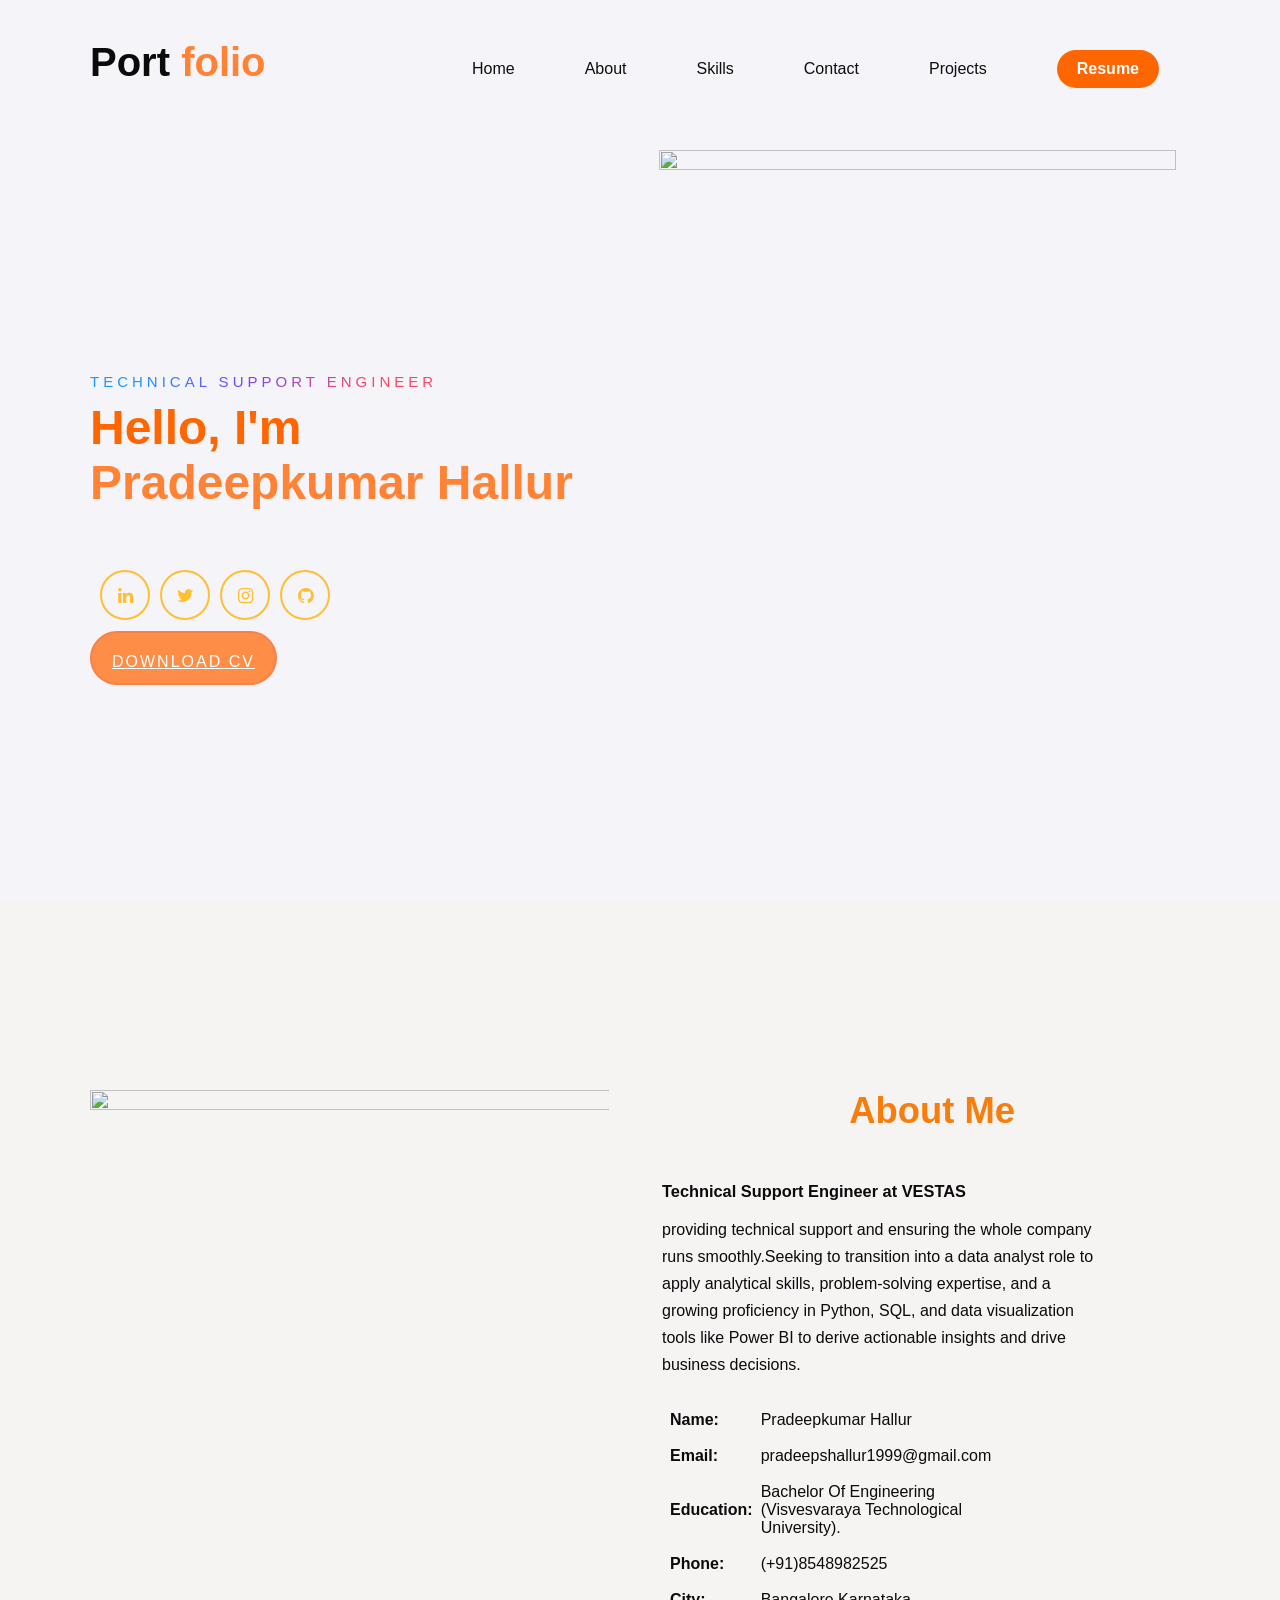
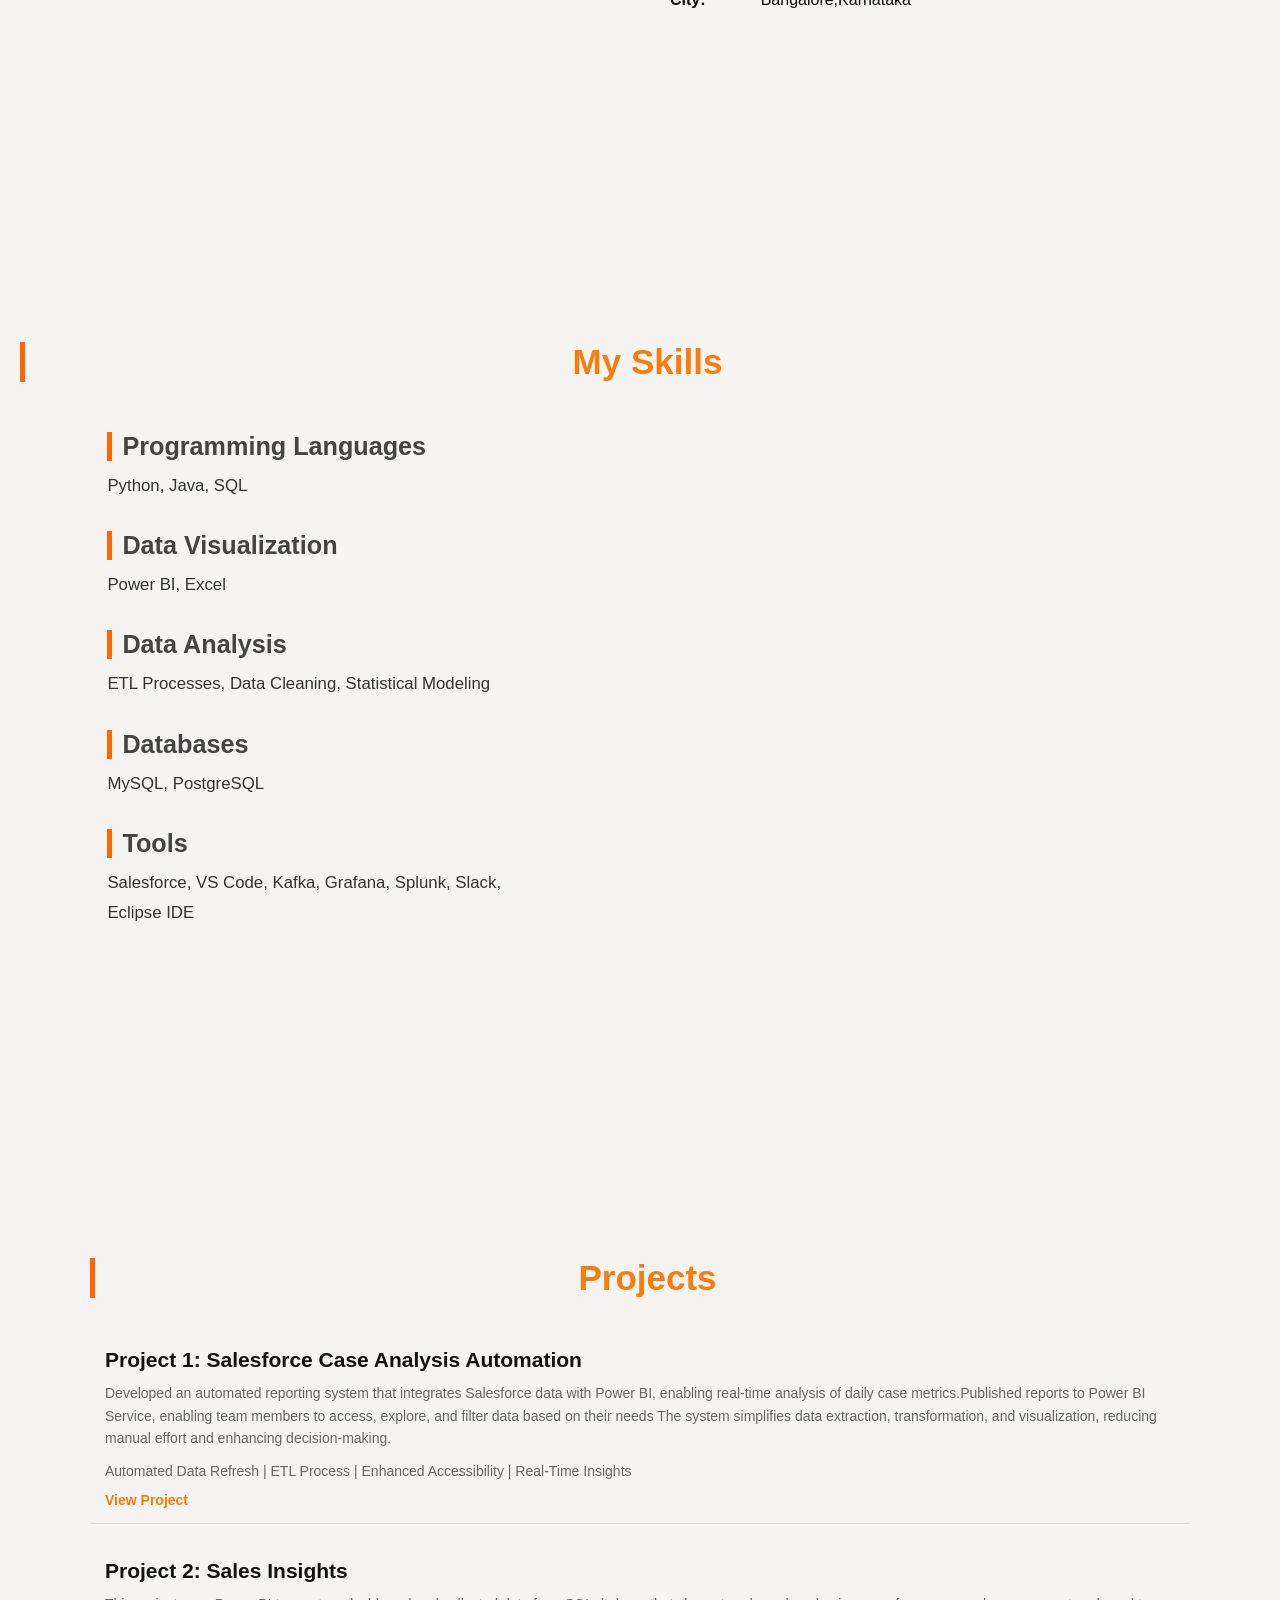
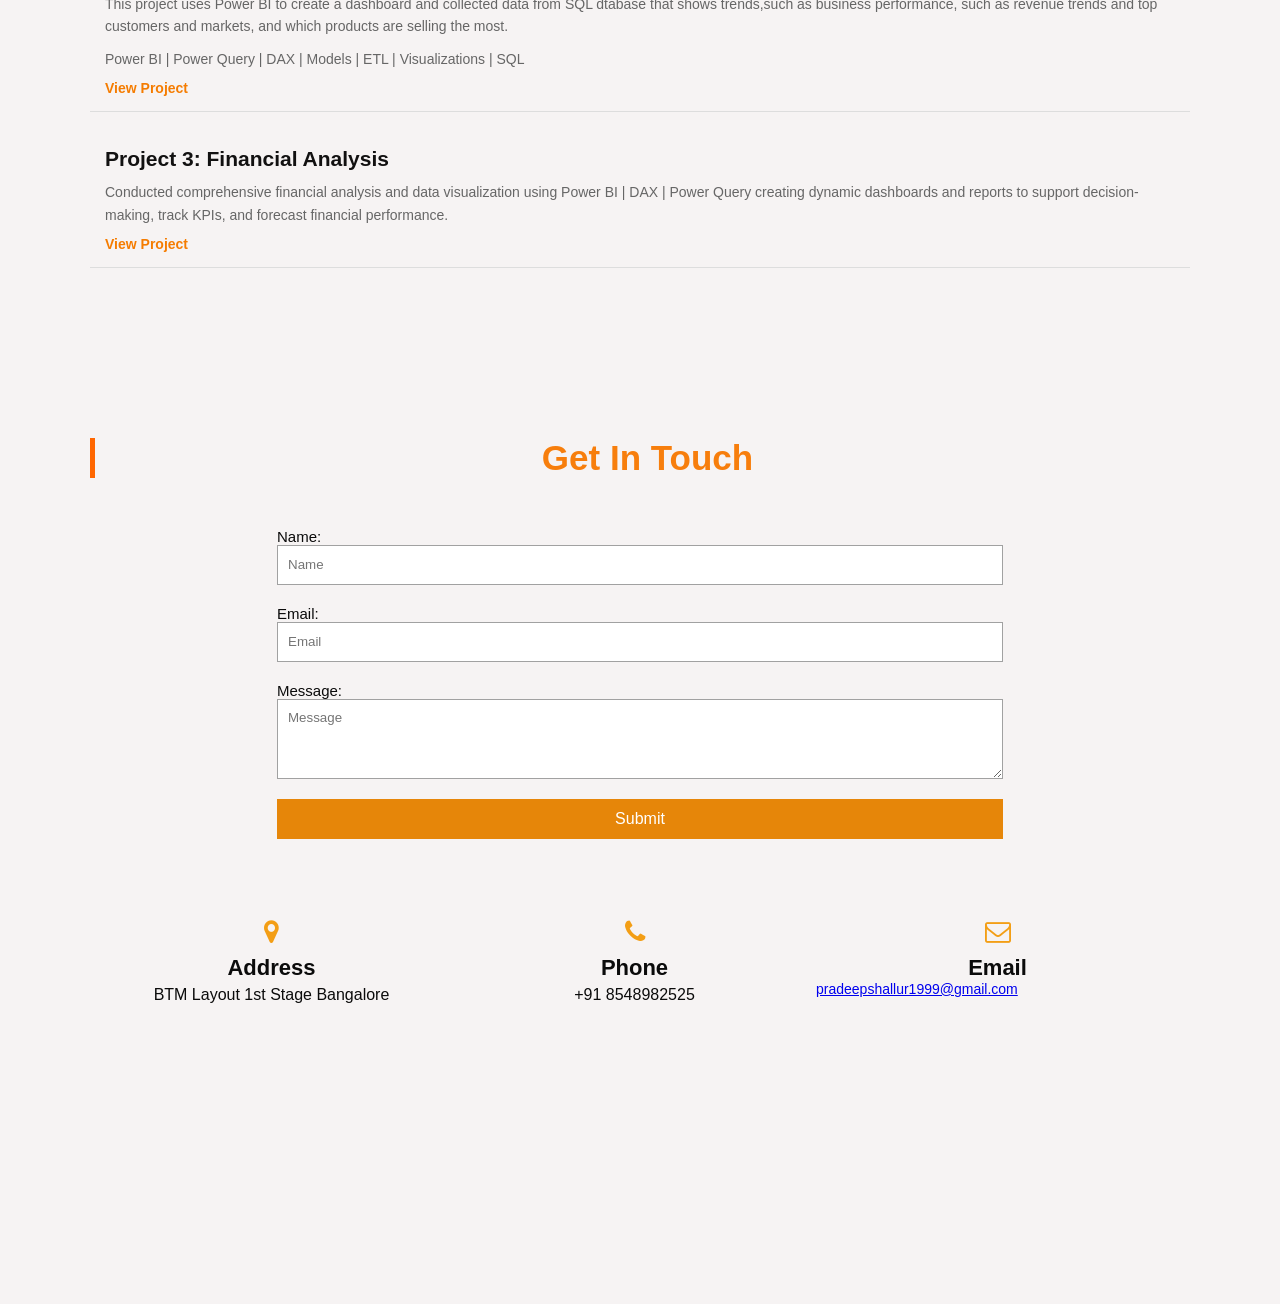
==== index.html @ 0f40755c "Update index.html" ====
<!-----META SECTION----->
 <!DOCTYPE htm>
 <html>
 <head>
 <title>Pradeep Portfolio</title>
 <meta charset="utf-8">
 <meta name="viewport" content="width=device-width, initial-scale=1">
 <link rel="stylesheet" href="portstyle.css">
 <link rel="stylesheet" href="https://maxcdn.bootstrapcdn.com/font-awesome/4.7.0/css/font-awesome.min.css">
 </head>
 <body>

    <!-----MENU SECTION------>
<div class="main-panel">
    <div class="container">
      <div class="width-33 logo">Port <span class="span-col">folio</span>
      </div>
      <div class="width-66">
        <nav class="navbar">
          <a href="#home">Home</a>
          <a href="#about-us">About</a>
          <a href="#skills">Skills</a>
          <a href="#contact">Contact</a>
          <a href="#Projects">Projects</a>
          <a href="pdf/pradeepkumar-hallur new 6.pdf" class="resume-btn">Resume</a>
        </nav>
      </div>
    </div>

    <!------MAIN BANNERR------>
<div class="home" id="home">
<div class="container ">
    <div class="width-50">
      <div class="banner-section">
        <span class="span-col">Technical Support Engineer</span>
        <h1>Hello, I'm <span>Pradeepkumar Hallur </span></h1>
        <h2></h2>
        <div class="logos">
        <a href="https://www.linkedin.com/in/pradeepkumar-hallur-5157481a9/">
          <i class="fa fa-linkedin"></i>
        </a>
        <a href="#">
          <i class="fa fa-twitter"></i>
        </a>
        <a href="https://instagram.com/pradeep.hallur_29?igshid=OGQ5ZDc2ODk2ZA==">
          <i class="fa fa-instagram"></i>
        </a>
         <a href="https://github.com/PradeepKumar2525">
            <i class="fa fa-github"></i>
         </a>
        </div>
      </div>
      <div>
      <a href="pdf/pradeepkumar-hallur new 6.pdf" class="button" download="CV">Download CV</a>
      </div>
    </div>
    <div class="width-50">
      <img src="images/pic_6.jpg">
    </div>
  </div>
  </div>
  </div>

  <!------ABOUT US SECTION------>
<div class="main-section bg-lightgrey" id="about-us">
    <div class="container">
      <div class="width-50">
        <img src="images/pic_6.jpg" class="about-img">
      </div>
      <div class="width-50">
        <div class="about-us">
          <h2 class="heading-text_6">About Me</h2>
          <h3>Technical Support Engineer at VESTAS</h3>
          <p>providing technical support and ensuring the whole company runs smoothly.Seeking to transition into a data analyst role to apply analytical skills, problem-solving expertise,
            and a growing proficiency in Python, SQL, and data visualization tools like Power BI to derive actionable
            insights and drive business decisions.</p>
          <div class="width-50 mt-20">
            <table cellspacing="8" cellpadding="8">
              <tr>
                <th>Name:</th>
                <td>Pradeepkumar Hallur</td>
              </tr>
              <tr>
                <th>Email:</th>
                <td> pradeepshallur1999@gmail.com</td>
              </tr>
              <tr>
                <th>Education:</th>
                <td>Bachelor Of Engineering
                    (Visvesvaraya Technological University).
                </td>
              </tr>
              <tr>
                <th>Phone:</th>
                <td>(+91)8548982525</td>
                </tr>
                <tr>
                <th>City:</th>
                <td>Bangalore,Karnataka</td>
                </tr>
            </table>
          </div>
          </div>
        </div>
      </div>
    </div>
  </div>


  <!------SKILL SECTION------>
<div class="main-section" id="skills">
    <div class="container-skill">
      <h2 class="heading-text">My Skills</h2>
      <div class="width-50">
          <div class="skills-container">
            <section>
              <h2>Programming Languages</h2>
              <p class="skills-list">Python, Java, SQL</p>
            </section>
  
            <section>
              <h2>Data Visualization</h2>
              <p class="skills-list">Power BI, Excel</p>
            </section>
  
            <section>
              <h2>Data Analysis</h2>
              <p class="skills-list">ETL Processes, Data Cleaning, Statistical Modeling</p>
            </section>
  
            <section>
              <h2>Databases</h2>
              <p class="skills-list">MySQL, PostgreSQL</p>
            </section>
  
            <section>
              <h2>Tools</h2>
              <p class="skills-list">Salesforce, VS Code, Kafka, Grafana, Splunk, Slack, Eclipse IDE</p>
            </section>
            </div>
            </div>
          </div>
      </div>
    </div>
  </div>
  
 
     

  

    <!-- Projects Section -->
    <div class="main-section" id="Projects">
      <div class="container">
        <h2 class="heading-text">Projects</h2>
        
        <div class="project">
            <h3>Project 1: Salesforce Case Analysis Automation </h3>
            <p>Developed an automated reporting system that integrates Salesforce data with Power BI,
              enabling real-time analysis of daily case metrics.Published reports to Power BI Service, enabling team
              members to access, explore, and filter data based on their needs The system simplifies data extraction,
              transformation, and visualization, reducing manual effort and enhancing decision-making.
            </p>
            <p>Automated Data Refresh | ETL Process | Enhanced Accessibility | Real-Time Insights</p>
            <a href="#" target="_blank">View Project</a>
        </div>

        <div class="project">
            <h3>Project 2: Sales Insights </h3>
            <p>This project uses Power BI to create a dashboard and collected data from SQL dtabase that
              shows trends,such as business performance, such as revenue trends and top customers and markets, and
              which products are selling the most.</p>
            <p>Power BI | Power Query | DAX | Models | ETL | Visualizations | SQL</p>
            <a href="https://app.powerbi.com/groups/me/reports/95a2364c-8a96-4ae6-a421-7fa1daf80f51/02420474d04de0039d76?experience=power-bi" target="_blank">View Project</a>
        </div>

        <div class="project">
            <h3>Project 3: Financial Analysis </h3>
            <p>Conducted comprehensive financial analysis and data visualization using Power BI | DAX | Power
              Query creating dynamic dashboards and reports to support decision-making, track KPIs, and forecast
              financial performance.</p>
            <a href="https://app.powerbi.com/groups/me/reports/5f5ec107-5794-41fc-a3e8-faa39a8ba7cc/706942bf5183a3428777?experience=power-bi" target="_blank">View Project</a>
        </div>
    </div>

  

  <!-------------CONTACT US SECTION----------------------->
<div class="main-section contact bg-lightgrey" id="contact">
    <div class="container">
      <h2 class="heading-text">Get In Touch</h2>
      <div class="width-100">
        <form action="https://formspree.io/f/xeoezkap" method="POST">
          <div class="header_space">Name:</div>
          <input type="text" name="name" required placeholder="Name">
      
          <div class="header_space">Email:</div>
          <input type="email" name="email" required placeholder="Email">
      
          <div class="header_space">Message:</div>
          <textarea name="message" required placeholder="Message"></textarea>
      
          <button type="submit">Submit</button>
      </form>
      </div>
      <div class="width-33">
        <h3>
          <i class="fa fa-map-marker"></i>
        </h3>
        <h4>Address</h4>
        <p>BTM Layout 1st Stage Bangalore</p>
      </div>
      <div class="width-33">
        <h3>
          <i class="fa fa-phone"></i>
        </h3>
        <h4>Phone</h4>
        <p>+91 8548982525</p>
      </div>
      <div class="width-33">
        <h3>
          <i class="fa fa-envelope-o"></i>
        </h3>
        <h4>Email</h4>
        <a href="mailto:pradeepshallur1999@gmail.com">pradeepshallur1999@gmail.com</a>
      </div>
    </div>
  </div> 
  </body>
  </html>
---- portstyle.css ----
/*****COMMON CSS SECTION*****/
* {
	box-sizing: border-box;
	margin: 0;
	padding: 0;
	-outline: 0;
	font-family: Roboto, sans-serif, arial;
}
html, body 
	{
	font-size: 14px;
	font-weight: 400;
	background: hsl(0, 16%, 96%);
	color: #0b0b0b;
}
.container {
	width: 1100px;
	margin: 0px auto;
	display: table;
}
.width-33 {
	width: 33%;
	float: left;
}
.width-66 {
	width: 66%;
	float: left;

}

/*****MENU SECTION*****/
.main-panel {
	width: 100%;
	float: left;
	padding-top: 20px;
	padding-bottom: 50px;
	height: 100vh;
}

.logo {
	font-size: 40px;
	font-weight: 600;
}

.span-col {
	color: #ff8235;
}

nav {
	float: right;
}

nav a {
	text-decoration: none;
	font-size: 16px;
	font-weight: 500;
	margin-left: 20px;
	color: rgb(15, 14, 14);
    padding-right: 50px;
}

.navbar {
    display: flex;
    align-items: center;  /* Ensures items are vertically centered */
    justify-content: space-between;
    padding: 10px 20px;
}

.navbar ul {
    display: flex;
    list-style: none;
    gap: 20px; /* Adds space between links */
}

.navbar ul li {
    display: inline;
}

.resume-btn {
    margin-left: 20px; /* Adjust spacing from Projects */
    padding: 10px 20px;
    background-color: #ff6600;
    color: white;
    border: none;
    border-radius: 20px;
    font-size: 16px;
    font-weight: bold;
    cursor: pointer;
    transition: 0.3s;
}

.resume-btn:hover {
    background-color: #cc5500;
}



/*****Main BANNER*****/
.width-50 {
	float: left;
	width: 47%;
}
.banner-section {
	width: 100%;
	float: left;
	margin-top: 25vh;
}
.banner-section .span-col{
    color: #0a0a0a;
    font-size: 15px;
    text-transform: uppercase;
    letter-spacing: 4px;
    display: inline-block;
    background: linear-gradient(
      120deg,
      #1c99fe 20.69%,
      #7644ff 50.19%,
      #fd4766 79.69%
    );
    -webkit-background-clip: text;
    -webkit-text-fill-color: transparent;
    padding-top: 50px;
  }
.banner-section h1 {
	font-size: 48px;
	margin-top: 10px;
	font-weight: bolder;
}
.banner-section h1 span{
    color: #ff8235;
}
.banner-section h2 {
	font-size: 20px;
	line-height: 25px;
	margin-top: 10px;
	font-weight: 400;
}
.banner-section a {
	float: left;
	text-decoration: none;
	font-size: 18px;
	margin-top: 20px;
	border-radius: 50%;
	text-align: center;
	border: 2px solid #ffbf35;
	color: #ffbf35;
	margin-left: 10px;
	height: 50px;
	width: 50px;
	line-height: 50px;
	padding-top: 15px;
}
.logos{
	padding-bottom: 5.8rem;
}
.button {
    color: #fff;
    font-size: 16px;
    text-transform: uppercase;
    letter-spacing: 2px;
    padding: 12px 26px;
    border-radius: 500px;
    display: inline-block;
    font-weight: 500;
    transition: all 0.4s ease-in-out;
    background-size: 152% 100%;
    background: #fd8d47;
    border: 2px solid #fd7e47;
    padding-left: 20px;
	padding-right: 20px;
    padding-top: 20px;
  }

/*****Main BANNER IMAGE*****/
.main-panel img {
	margin-top: 10%;
	width: 100%;
	margin-left: 10%;
}



/*ABOUT US SECTION*/
.main-section {
	width: 100%;
	float: left;
	padding: 150px 0px 150px 0px;
}
.width-100 {
	width: 100%;
	float: left;
}
.mt-20 {
	margin-top: 20px;
}
.heading-text_6 {
	width: 120%;
	float: left;
	font-size: 35px;
	text-align: center;
	margin-bottom: 50px;
	color: #f77e0c;
	text-align: center;
}

.heading-text {
	width: 100%;
	float: left;
	font-size: 35px;
	text-align: center;
	margin-bottom: 50px;
	color: #f77e0c;
}

.header_space{
	width: 100%;
	float: left;
	font-size: 15px;
	text-align: left;
	
}
.about-img {
	width: 110%;
	padding: 0px 50px;
	margin-top: 20px;
	padding-left: 0%;
	margin-right: 30px;
}

.about-us {
	width: 100%;
	float: left;
	padding: 20px;
	padding-left: 55px;
}
.about-us p {
	font-size: 16px;
	margin-top: 15px;
	line-height: 27px;
}
table {
	width: 100%;
}
table th,
table td {
	font-size: 16px;
	text-align: left;
	padding: 5px 0px;
}

.about-us h2 {
    font-size: 2.6em;
    color: #f77e0c;
    border-left: 5px;
    padding-left: 10px;
    margin-bottom: 10px;
    font-weight: bold;
	padding-bottom: 40px;
}

/*****SKILL SECTION*****/


.skill span {
	float: right;
}

body {
    font-family: 'Roboto', sans-serif;
    background-color: #f2f4f5;
    margin: 0;
    padding: 20px;
}

h1 {
    color: #ff6600;
    font-size: 2.5em;
    margin-bottom: 40px;
    font-weight: bold;`
    letter-spacing: 1px;
}

.skills-container {
    width: 70%;
    margin: 0 auto;
}

section {
    margin-bottom: 30px;
}

h2 {
    font-size: 1.8em;
    color: #444;
    border-left: 5px solid #ff6600;
    padding-left: 10px;
    margin-bottom: 10px;
    font-weight: bold;
}

.skills-list {
    font-size: 1.2em;
    font-weight: 500;
    color: #333;
    line-height: 1.8;
}

.skills-list span {
    background: #ff6600; /* Orange background */
    color: white;
    padding: 5px 10px;
    margin: 5px;
    border-radius: 20px;
    display: inline-block;
    font-size: 0.9em;
    text-transform: capitalize;
    font-weight: bold;
    letter-spacing: 0.5px;
    box-shadow: 0 2px 5px rgba(0, 0, 0, 0.1);
}


/* General Page Styling */
body {
    font-family: Arial, sans-serif;
    background-color: #f4f4f9;
    margin: 0;
    padding: 20px;
}

.projects-container {
    width: 80%;
    margin: 0 auto;
    padding: 20px;
    background-color: #ffffff;
    border-radius: 10px;
    box-shadow: 0 4px 10px rgba(0, 0, 0, 0.1);
}

.projects-container h2 {
    color: #333;
    font-size: 2em;
    text-align: center;
    margin-bottom: 20px;
    font-weight: bold;
}

.project {
    margin-bottom: 20px;
    padding: 15px;
    border-bottom: 1px solid #ddd;
}

.project h3 {
    color: #121111; /* Orange color for project titles */
    font-size: 1.5em;
    margin-bottom: 10px;
}

.project p {
    font-size: 1em;
    color: #666;
    margin-bottom: 10px;
    line-height: 1.6;
}

.project a {
    font-size: 1em;
    color: #f57c00;
    text-decoration: none;
    font-weight: bold;
}

.project a:hover {
    text-decoration: underline;
    color: #d35400;
}



/*CONTACT US SECTION*/

.contact form {
	width: 66%;
	margin: 0px auto;
}
.contact input,
textarea {
	width: 100%;
	float: left;
	margin-bottom: 20px;
	height: 40px;
	padding: 10px;
	border: 1px solid #a1a1a1;
}
.contact textarea {
	height: 80px;
}
.contact button {
	width: 100%;
	float: left;
	margin-bottom: 20px;
	height: 40px;
	padding: 10px;
	background: #e68609;
	color: #fff;
	border: none;
	font-size: 16px;
}
.contact h3 {
	font-size: 26px;
	text-align: center;
	margin-top: 60px;
	color: #f39e15;
}
.contact h4 {
	font-size: 22px;
	text-align: center;
	margin-top: 10px;
}
.contact p {
	text-align: center;
	font-size: 16px;
	margin-top: 5px;
}
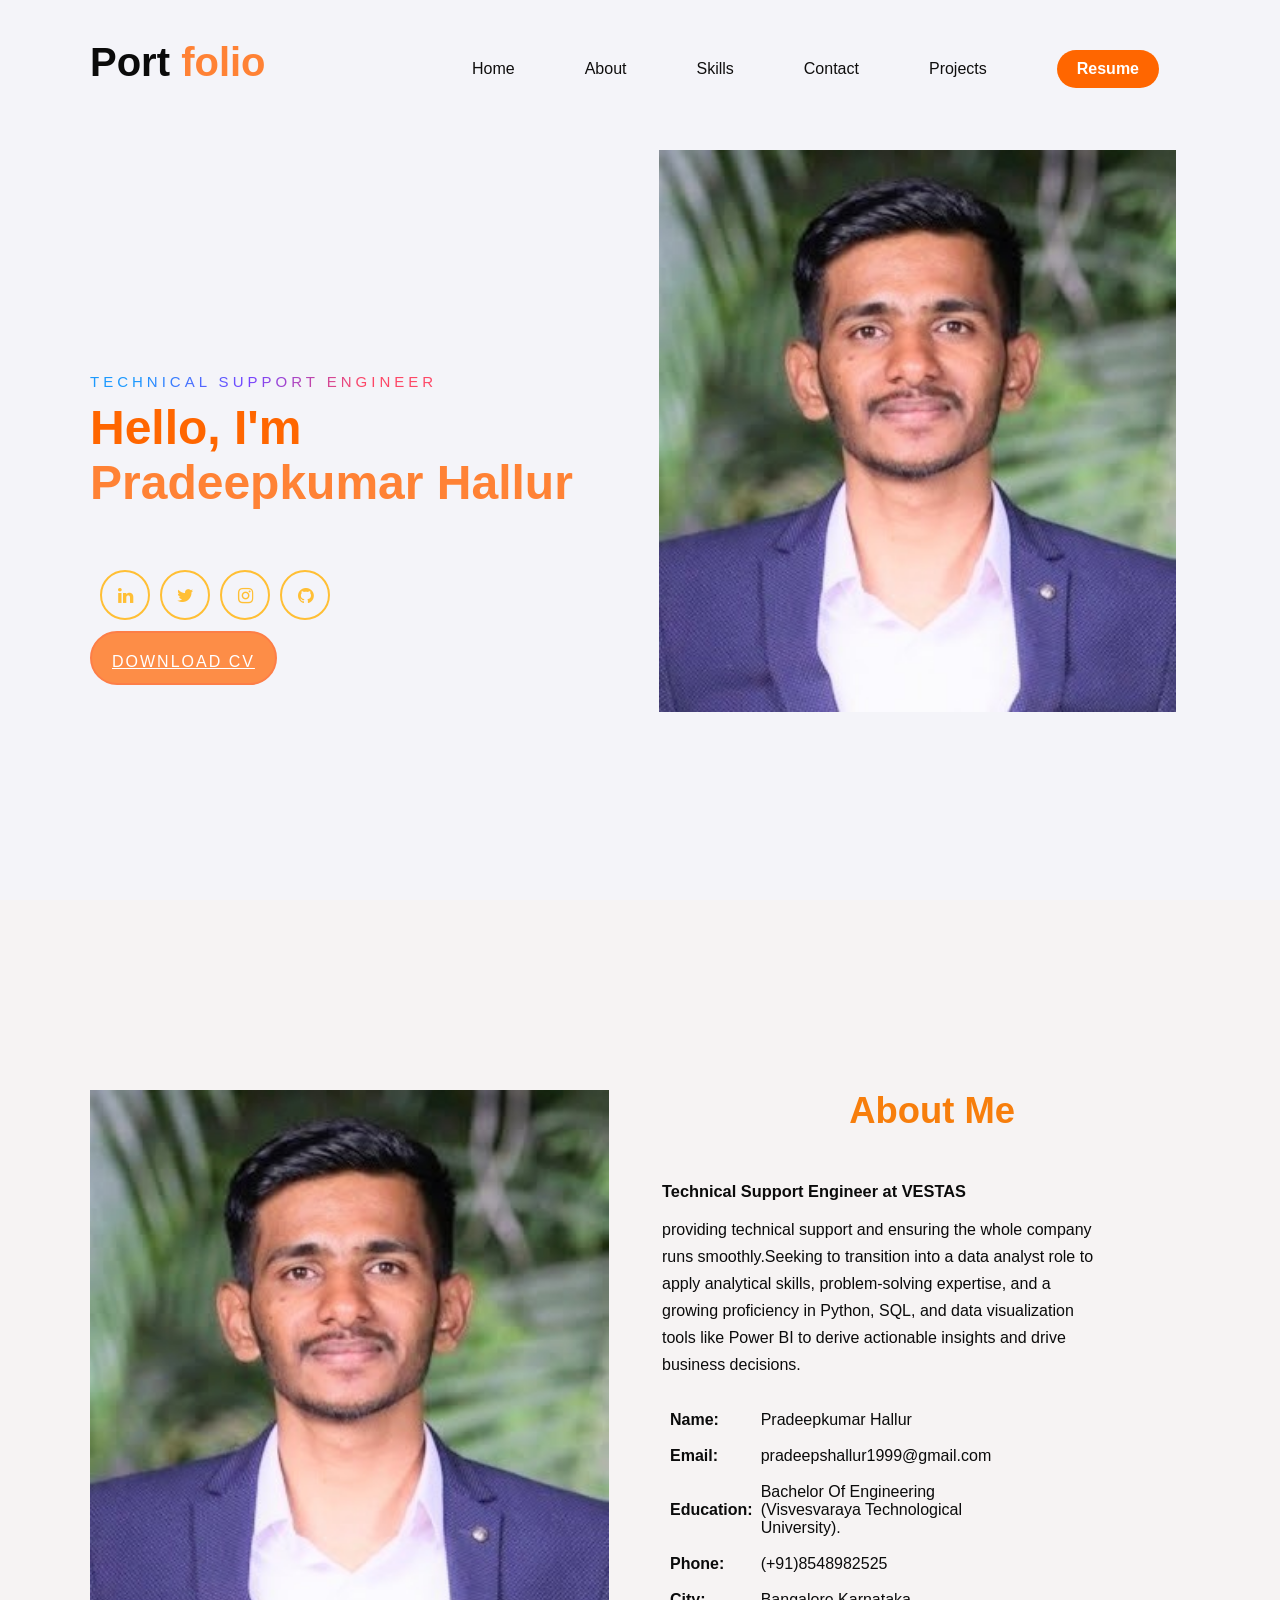
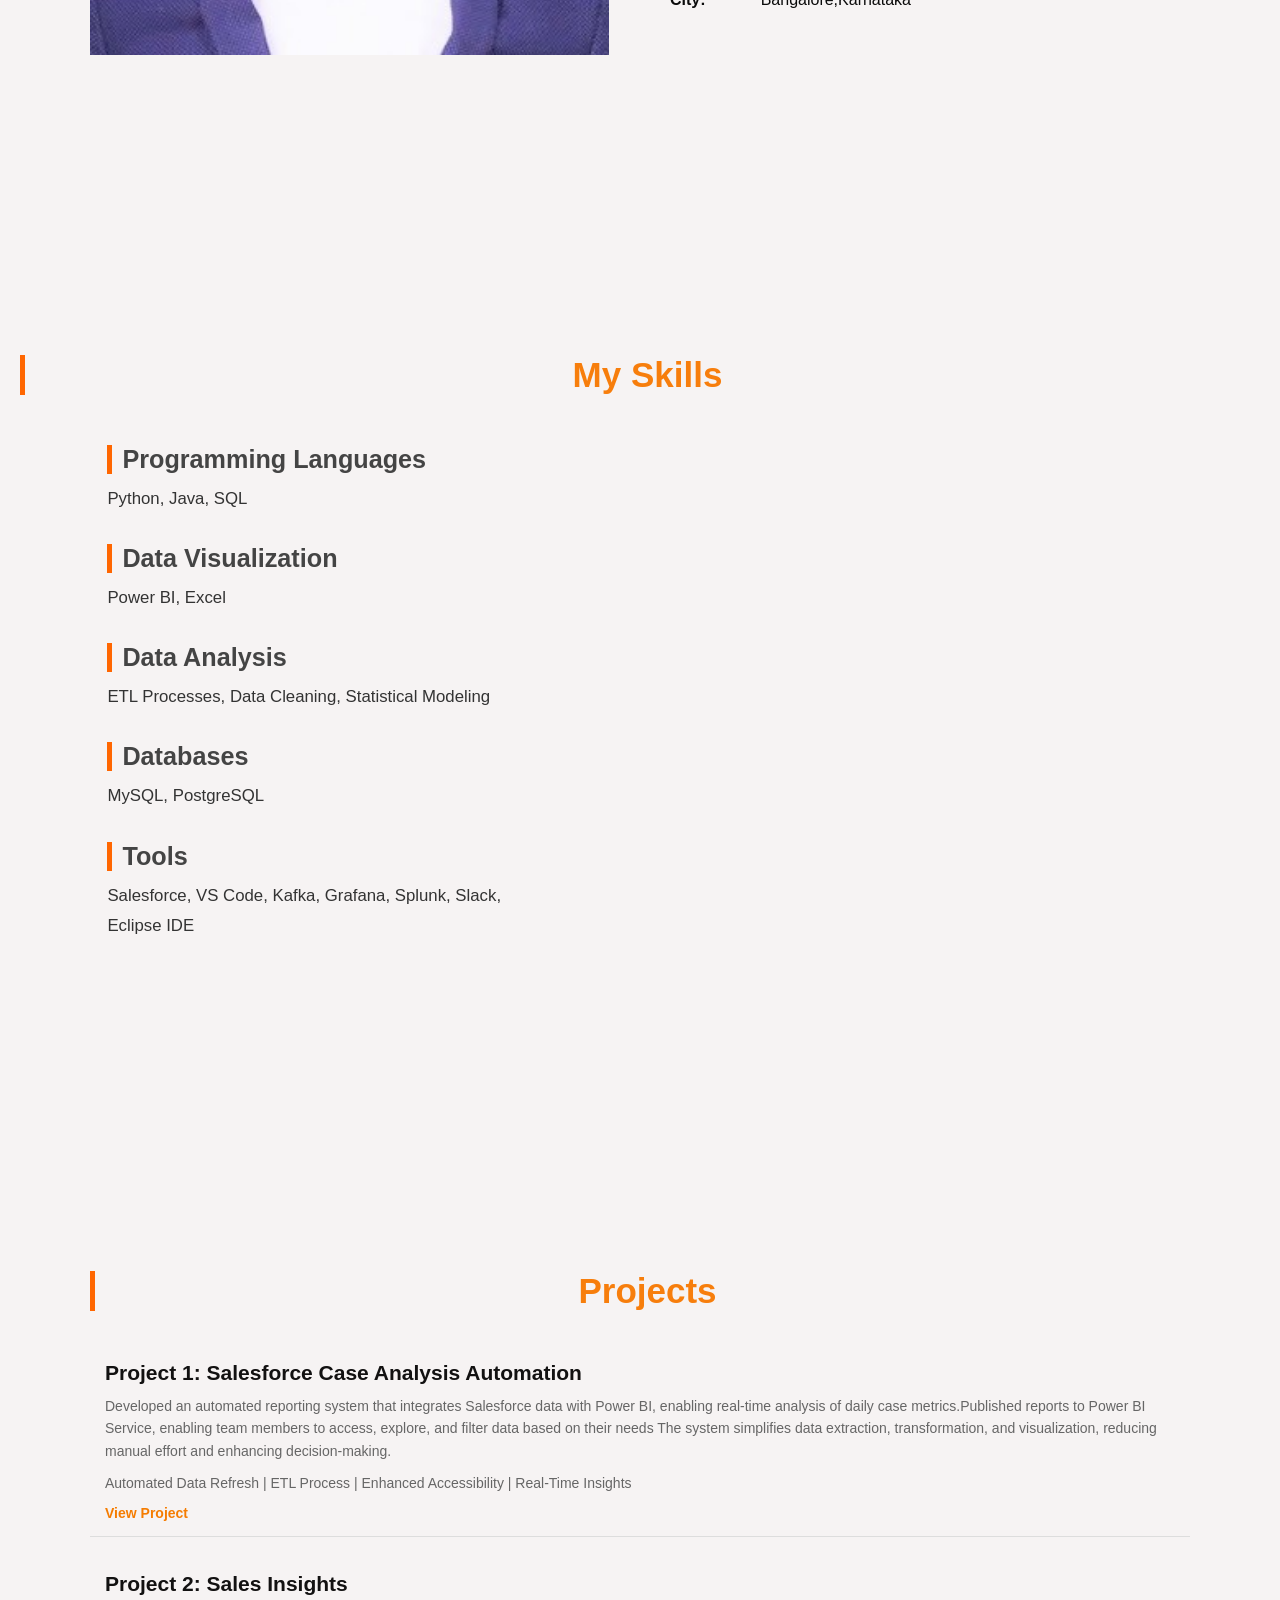
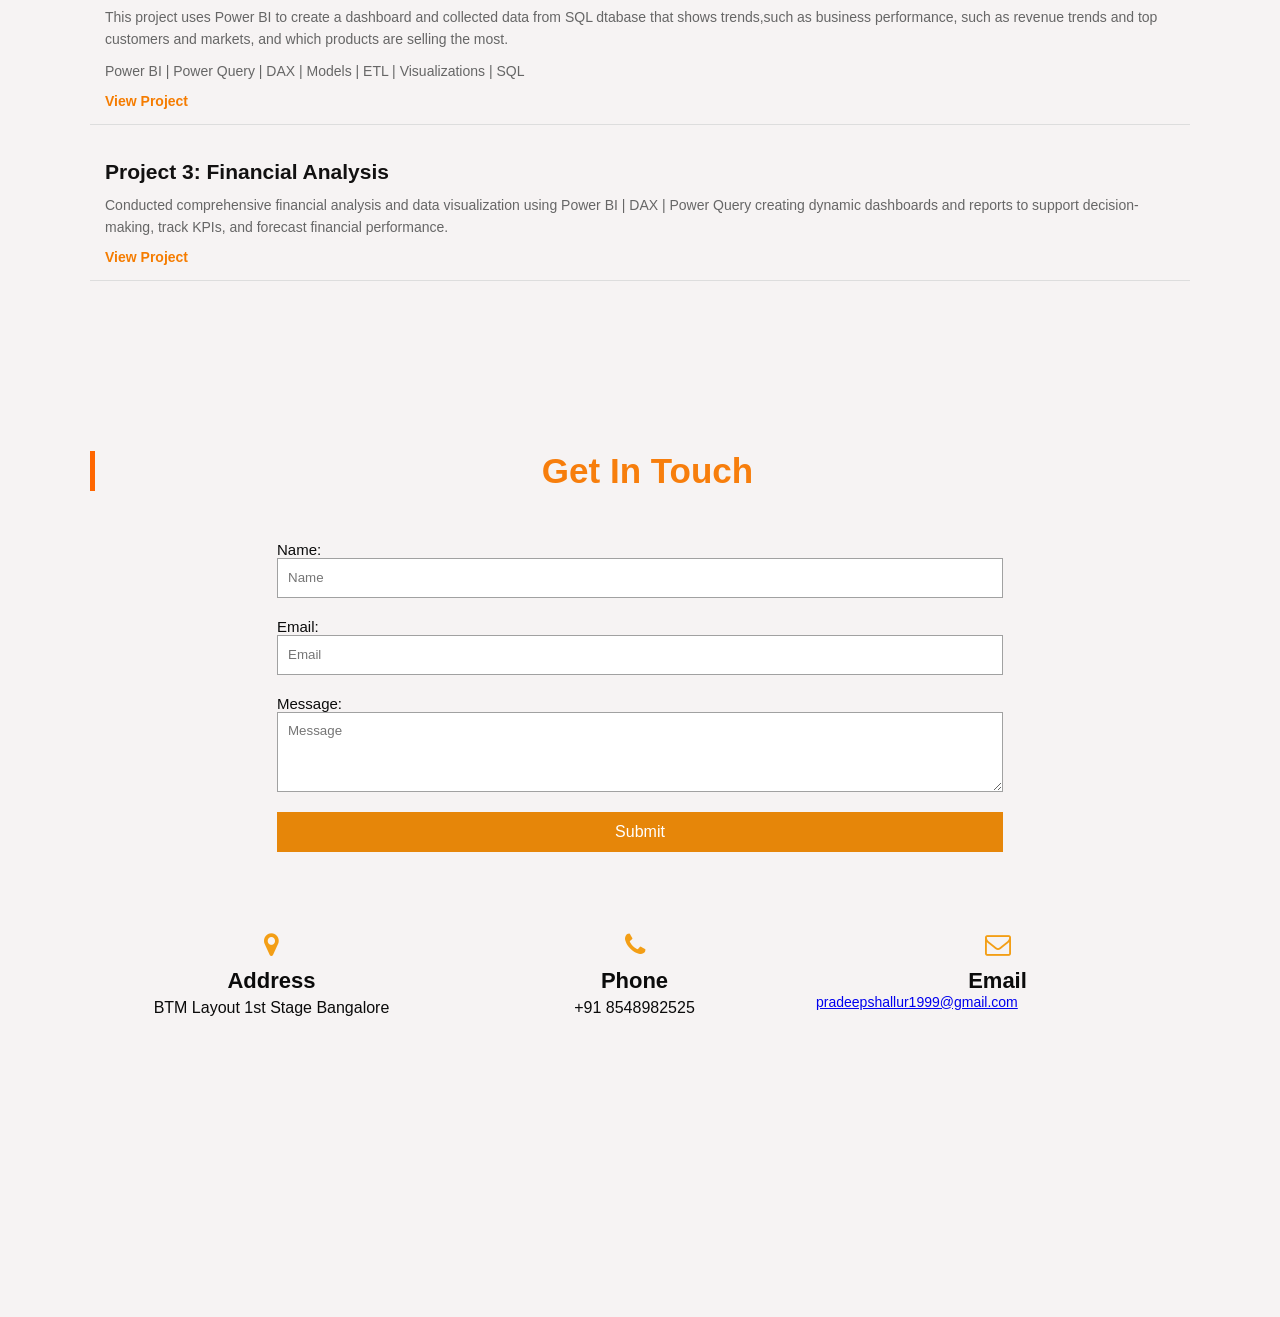
==== commit 7dac656e: "Update index.html" ====
--- a/index.html
+++ b/index.html
@@ -55,7 +55,7 @@
       </div>
     </div>
     <div class="width-50">
-      <img src="images/pic_6.jpg">
+      <img src="images/Pic_6.jpg">
     </div>
   </div>
   </div>
@@ -65,7 +65,7 @@
 <div class="main-section bg-lightgrey" id="about-us">
     <div class="container">
       <div class="width-50">
-        <img src="images/pic_6.jpg" class="about-img">
+        <img src="images/Pic_6.jpg" class="about-img">
       </div>
       <div class="width-50">
         <div class="about-us">
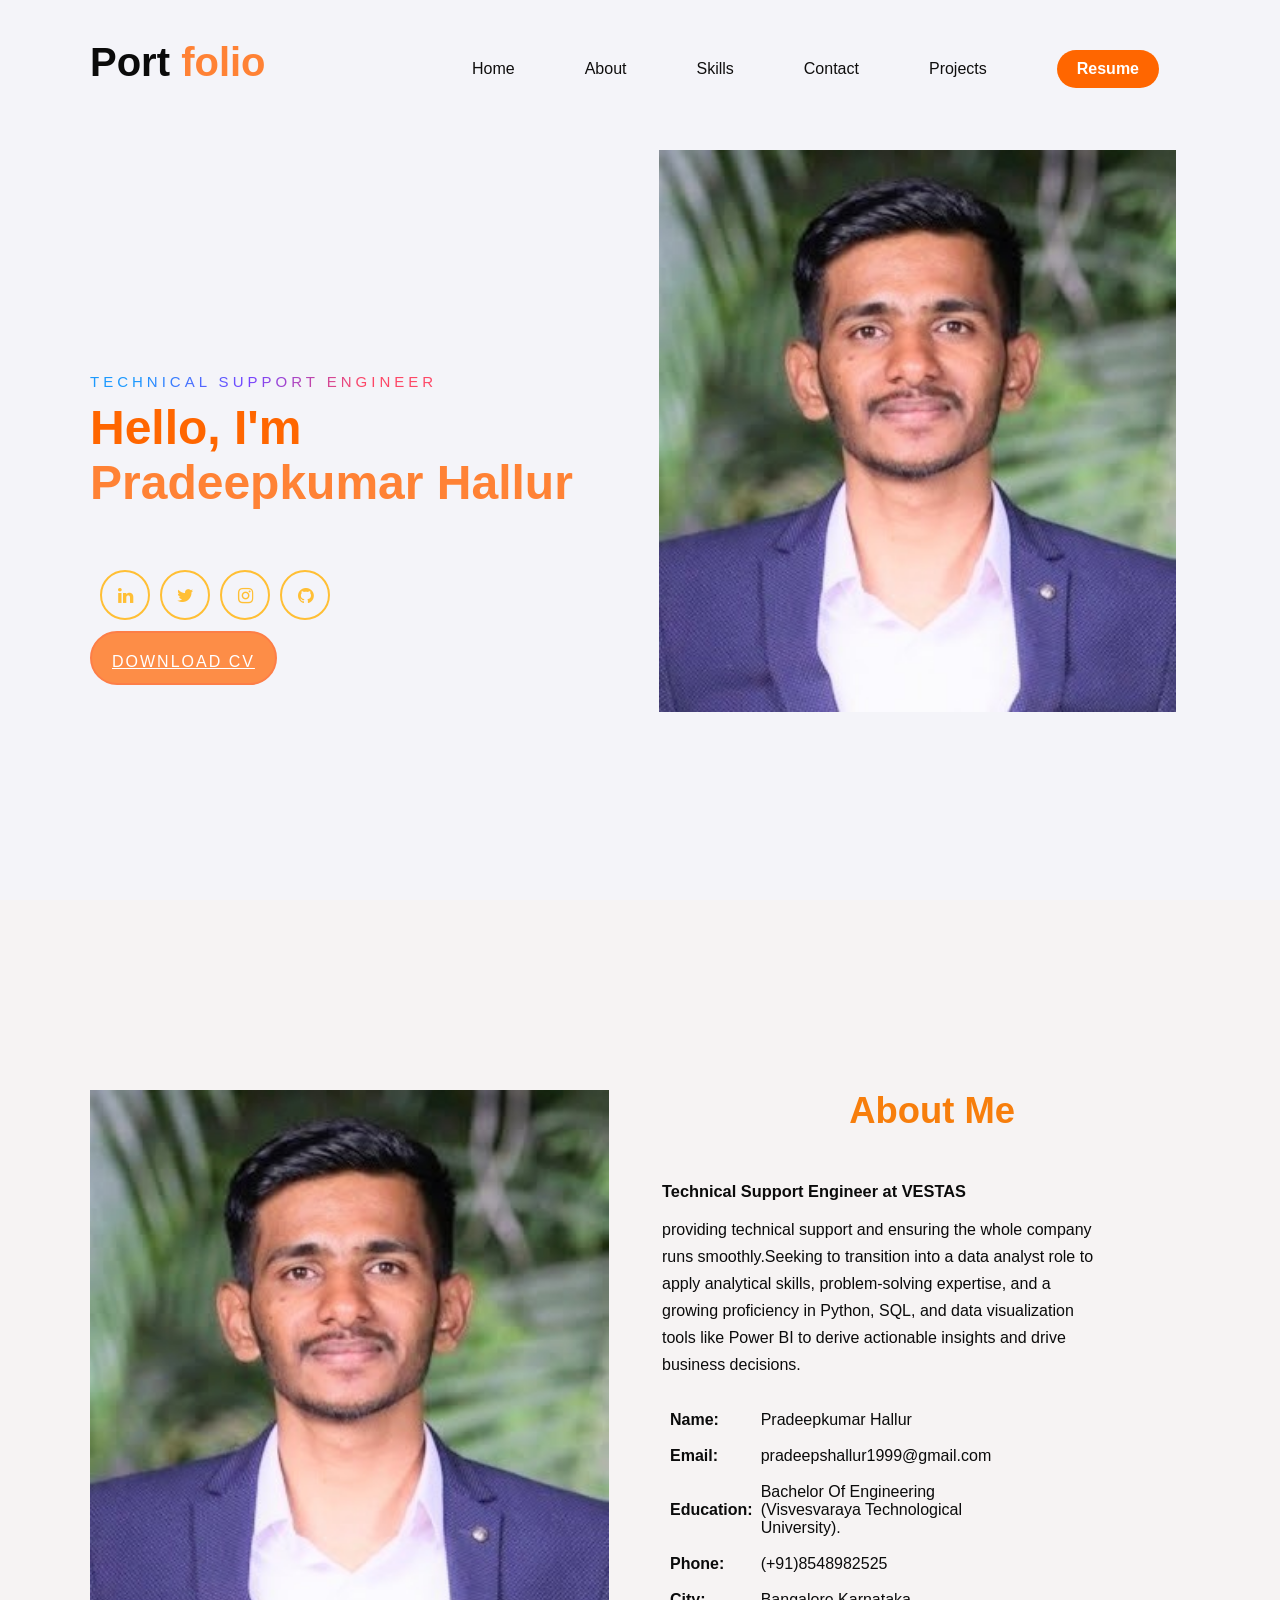
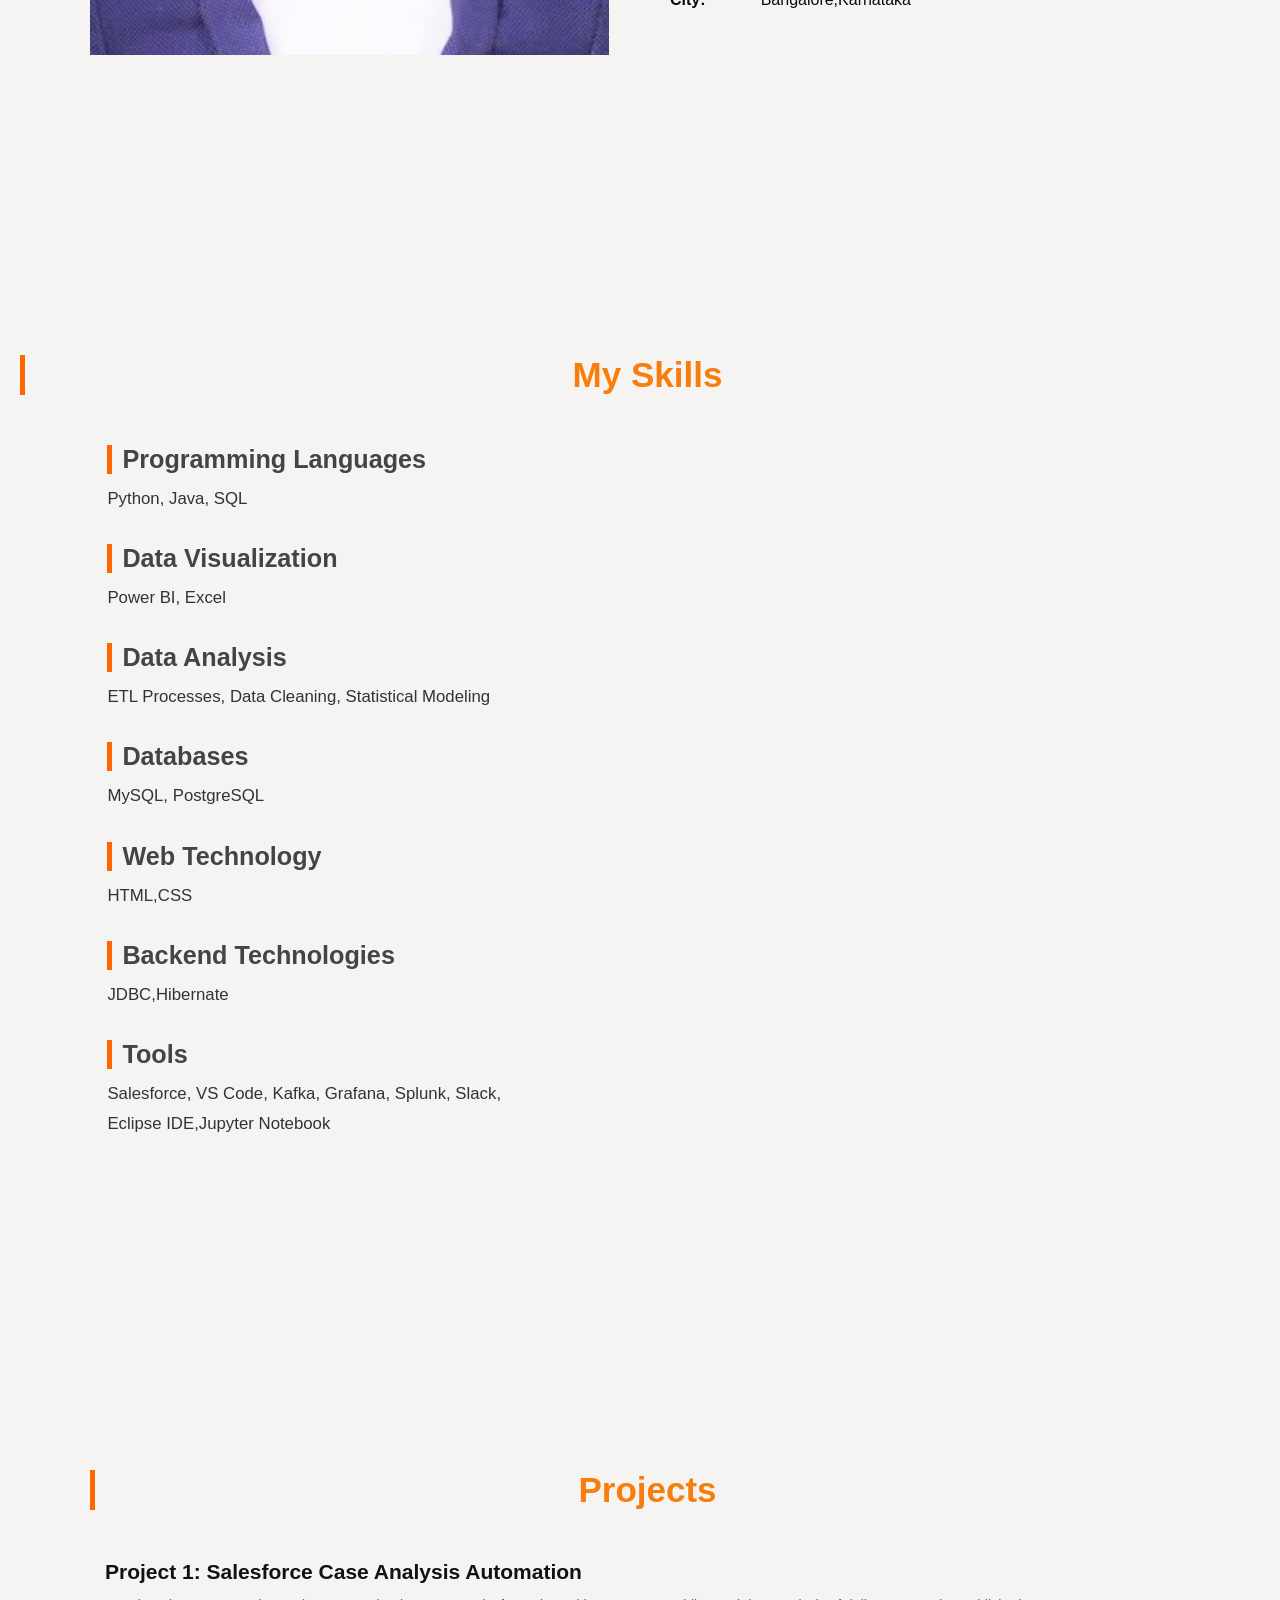
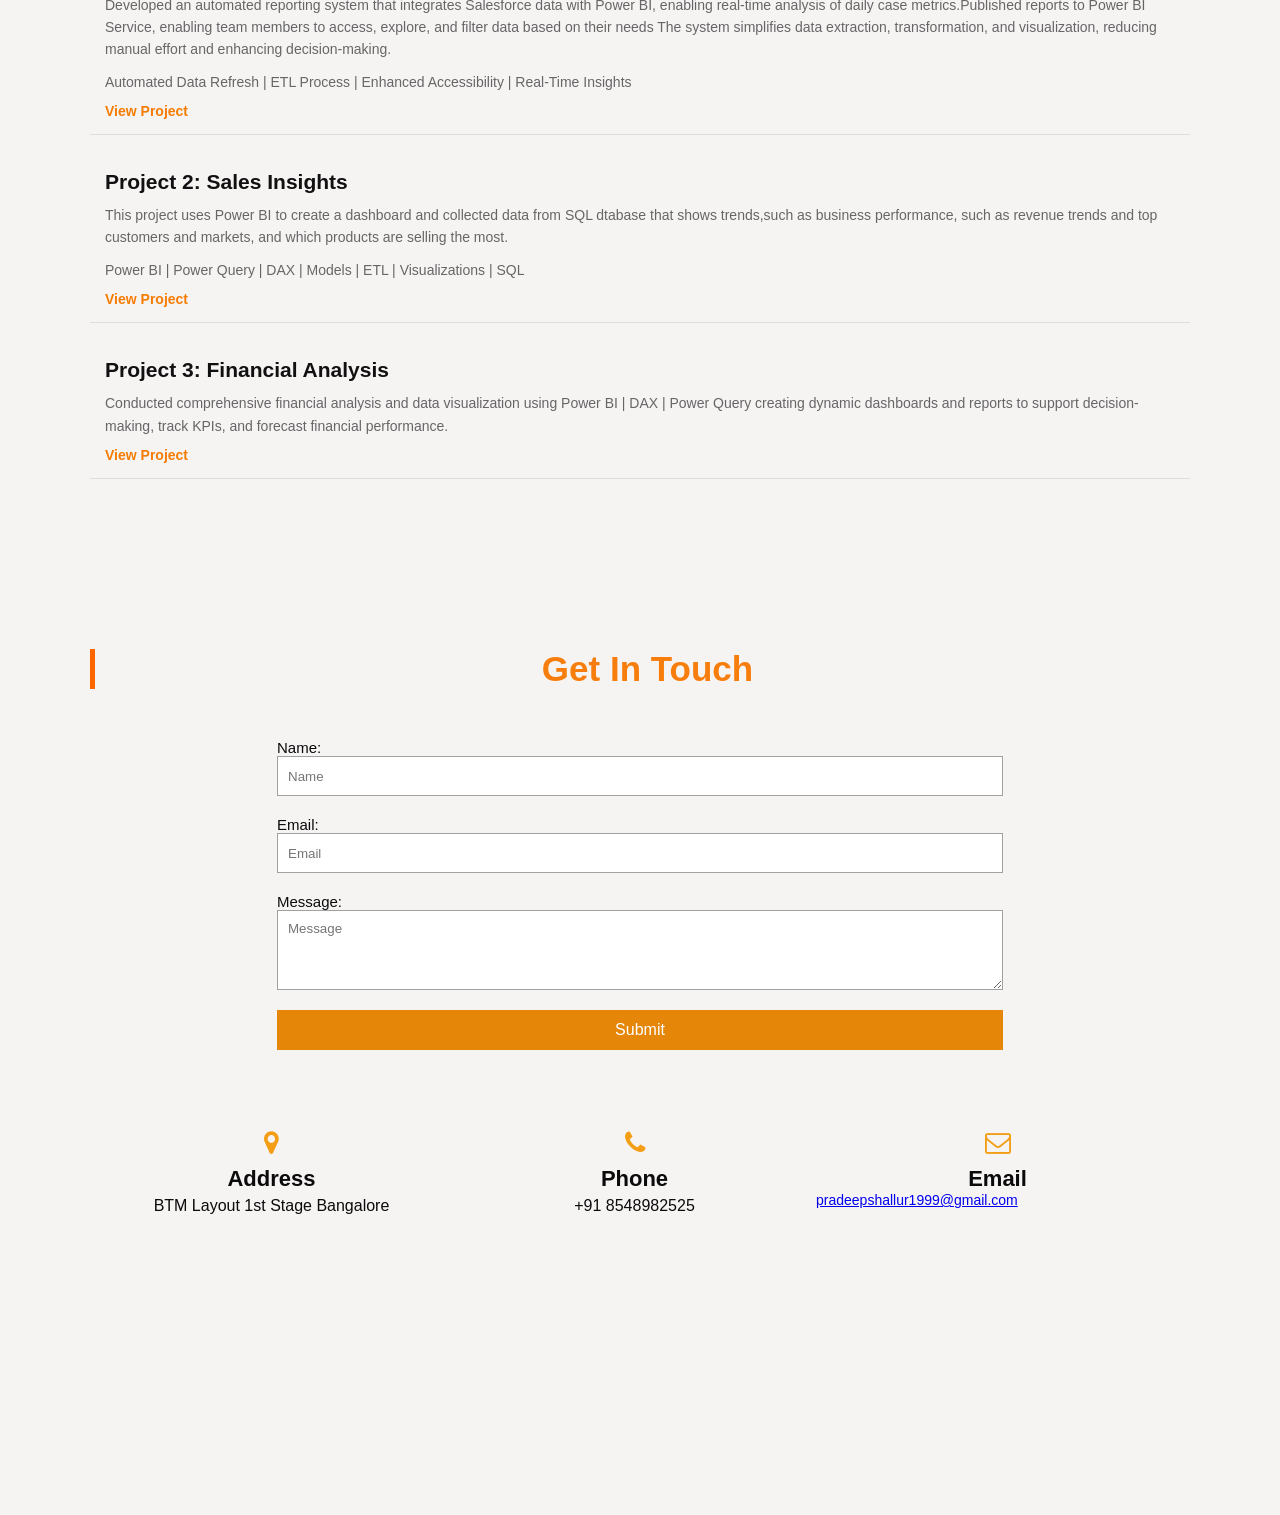
==== commit 69ddfcc6: "Update index.html" ====
--- a/index.html
+++ b/index.html
@@ -22,7 +22,7 @@
           <a href="#skills">Skills</a>
           <a href="#contact">Contact</a>
           <a href="#Projects">Projects</a>
-          <a href="pdf/pradeepkumar-hallur new 6.pdf" class="resume-btn">Resume</a>
+          <a href="pdf/pradeepkumar-hallur (2).pdf" class="resume-btn">Resume</a>
         </nav>
       </div>
     </div>
@@ -51,7 +51,7 @@
         </div>
       </div>
       <div>
-      <a href="pdf/pradeepkumar-hallur new 6.pdf" class="button" download="CV">Download CV</a>
+      <a href="pdf/pradeepkumar-hallur (2).pdf" class="button" download="Pradeep Resume">Download CV</a>
       </div>
     </div>
     <div class="width-50">
@@ -132,10 +132,20 @@
               <h2>Databases</h2>
               <p class="skills-list">MySQL, PostgreSQL</p>
             </section>
+
+            <section>
+              <h2>Web Technology</h2>
+              <p class="skills-list">HTML,CSS</p>
+            </section>
+
+            <section>
+              <h2>Backend Technologies</h2>
+              <p class="skills-list">JDBC,Hibernate</p>
+            </section>
   
             <section>
               <h2>Tools</h2>
-              <p class="skills-list">Salesforce, VS Code, Kafka, Grafana, Splunk, Slack, Eclipse IDE</p>
+              <p class="skills-list">Salesforce, VS Code, Kafka, Grafana, Splunk, Slack, Eclipse IDE,Jupyter Notebook</p>
             </section>
             </div>
             </div>
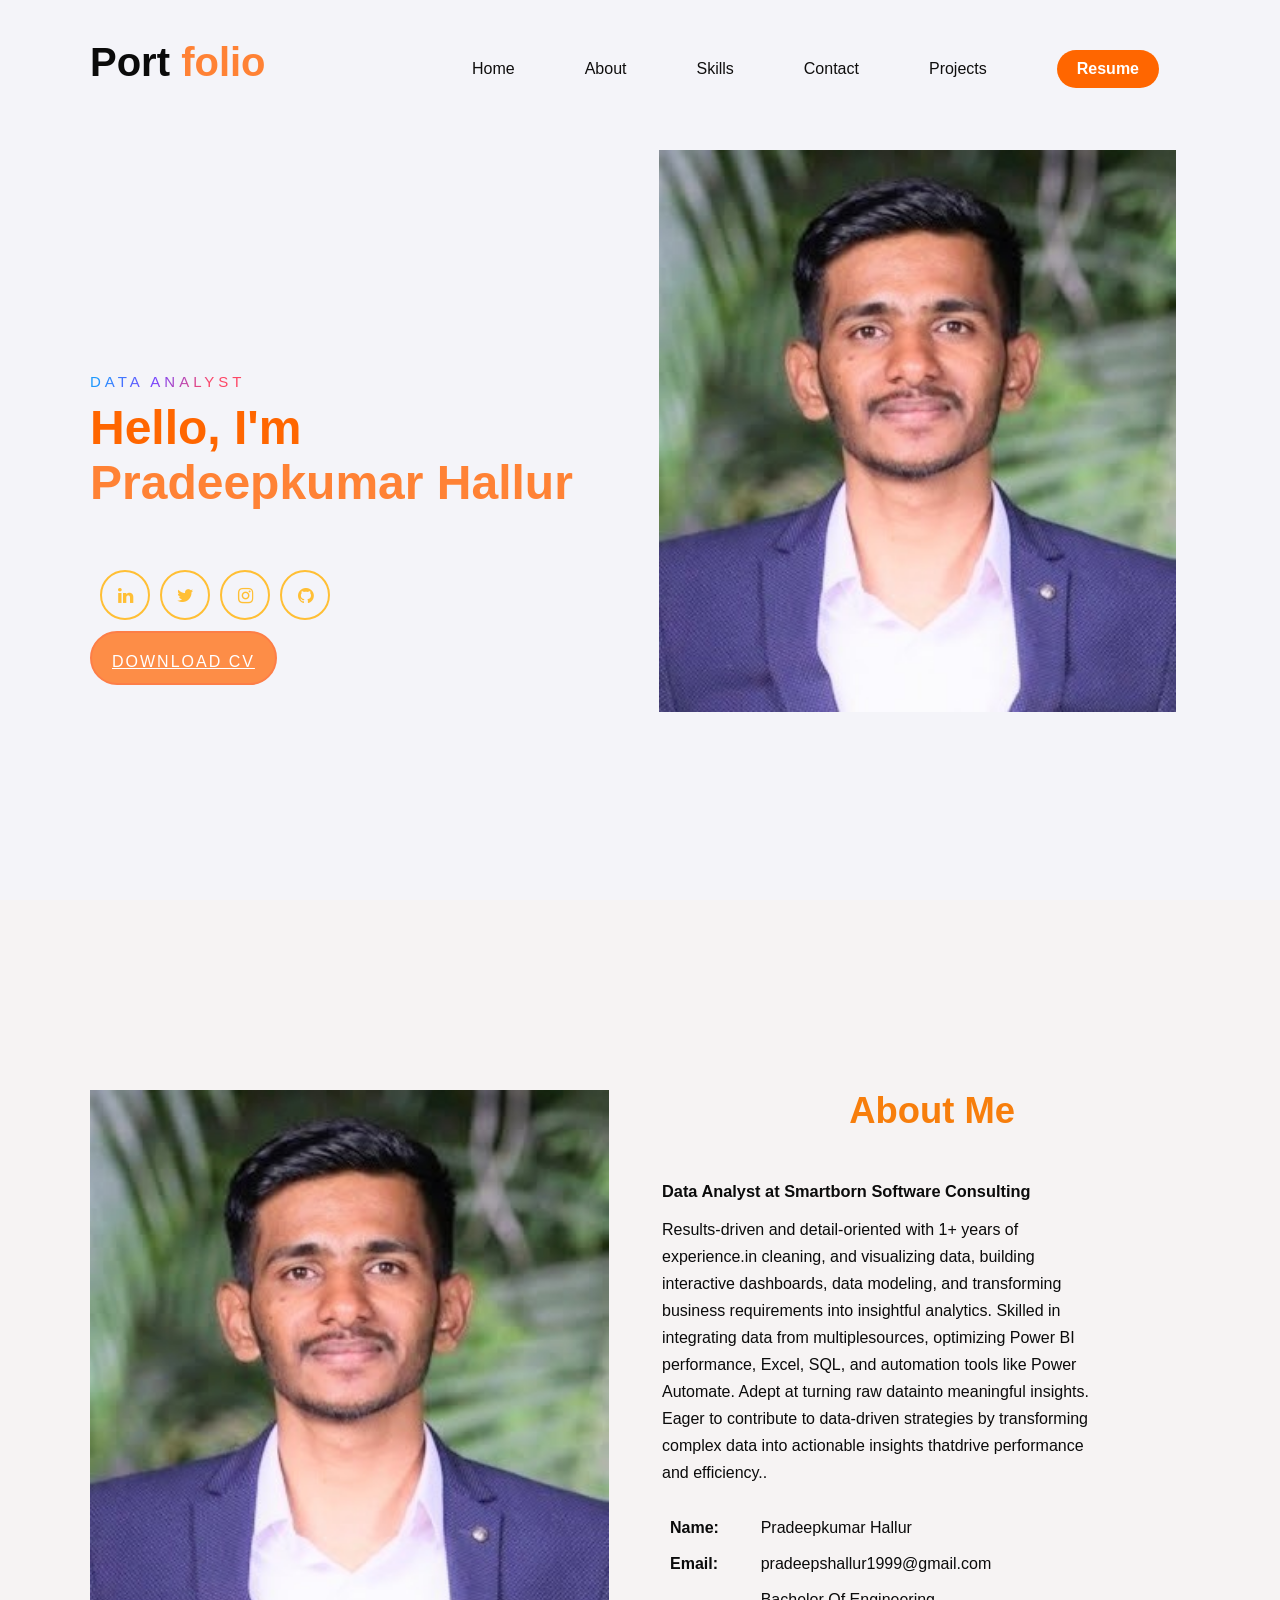
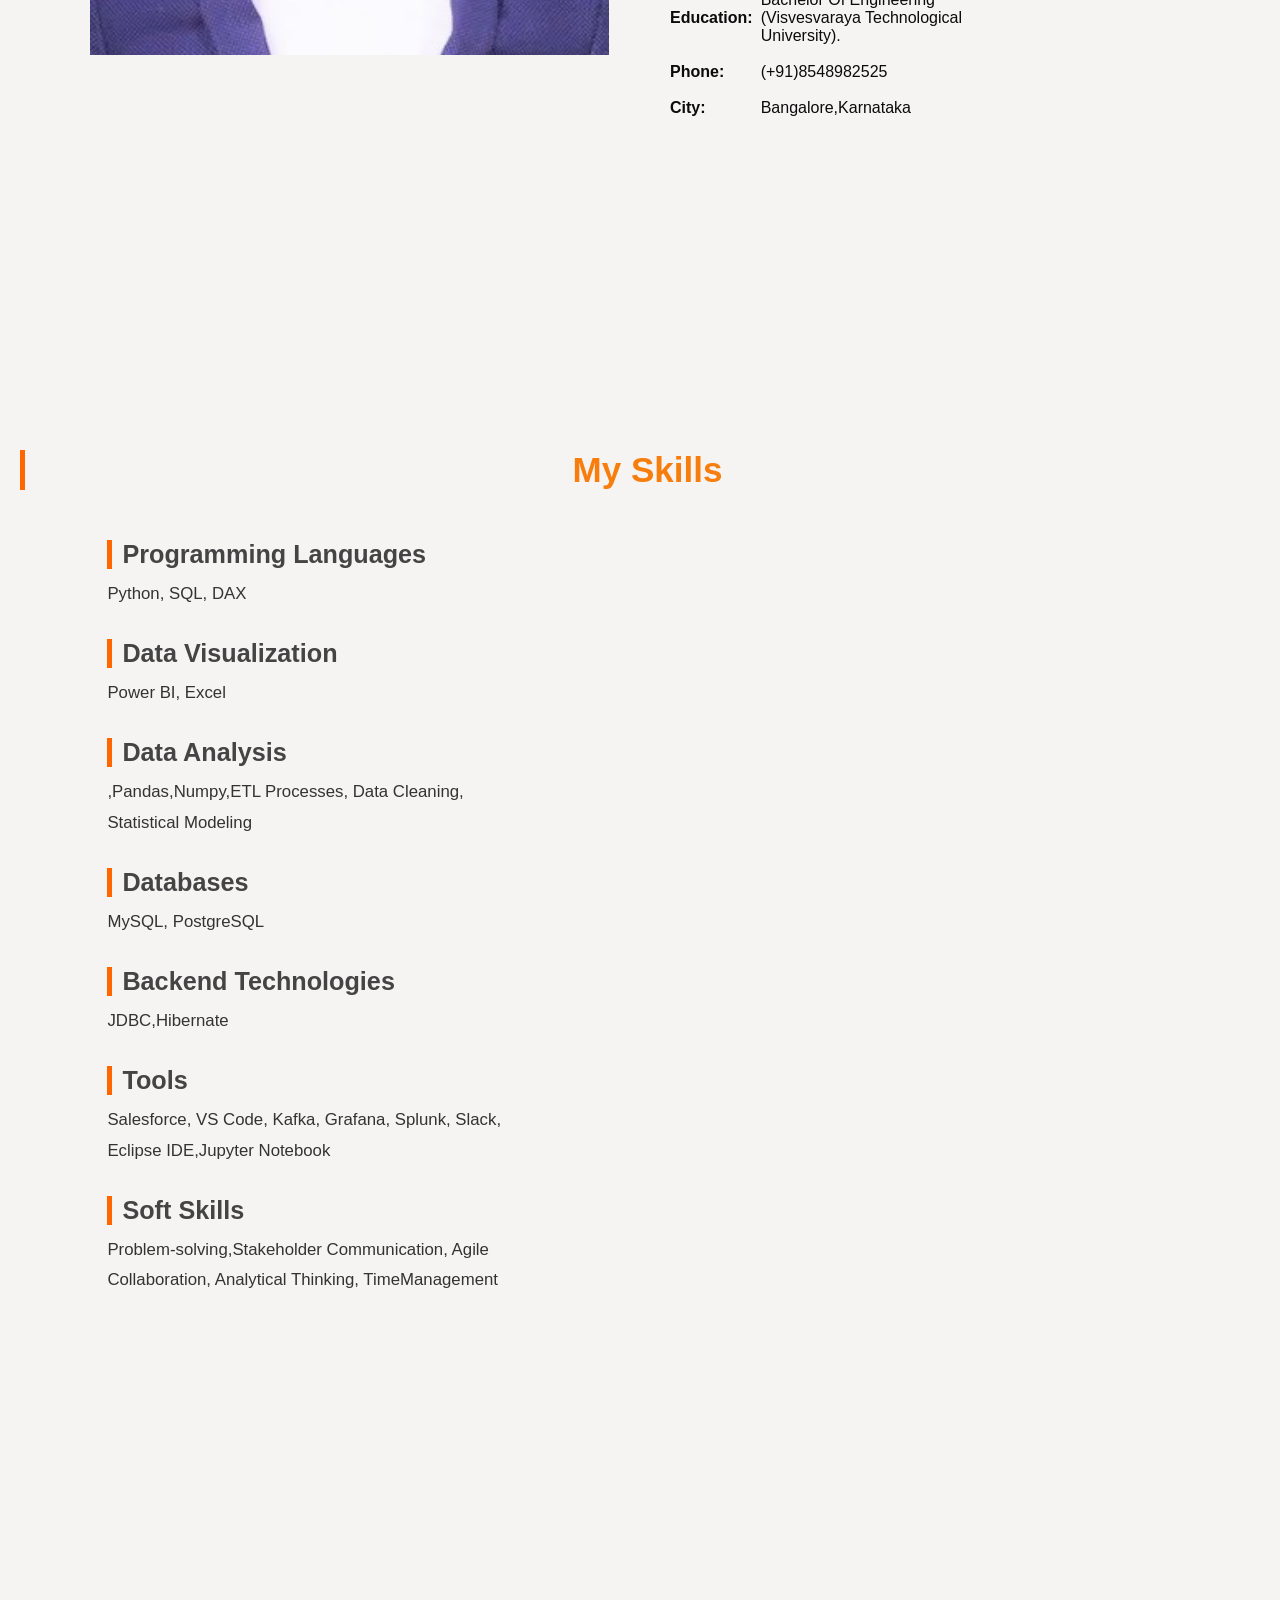
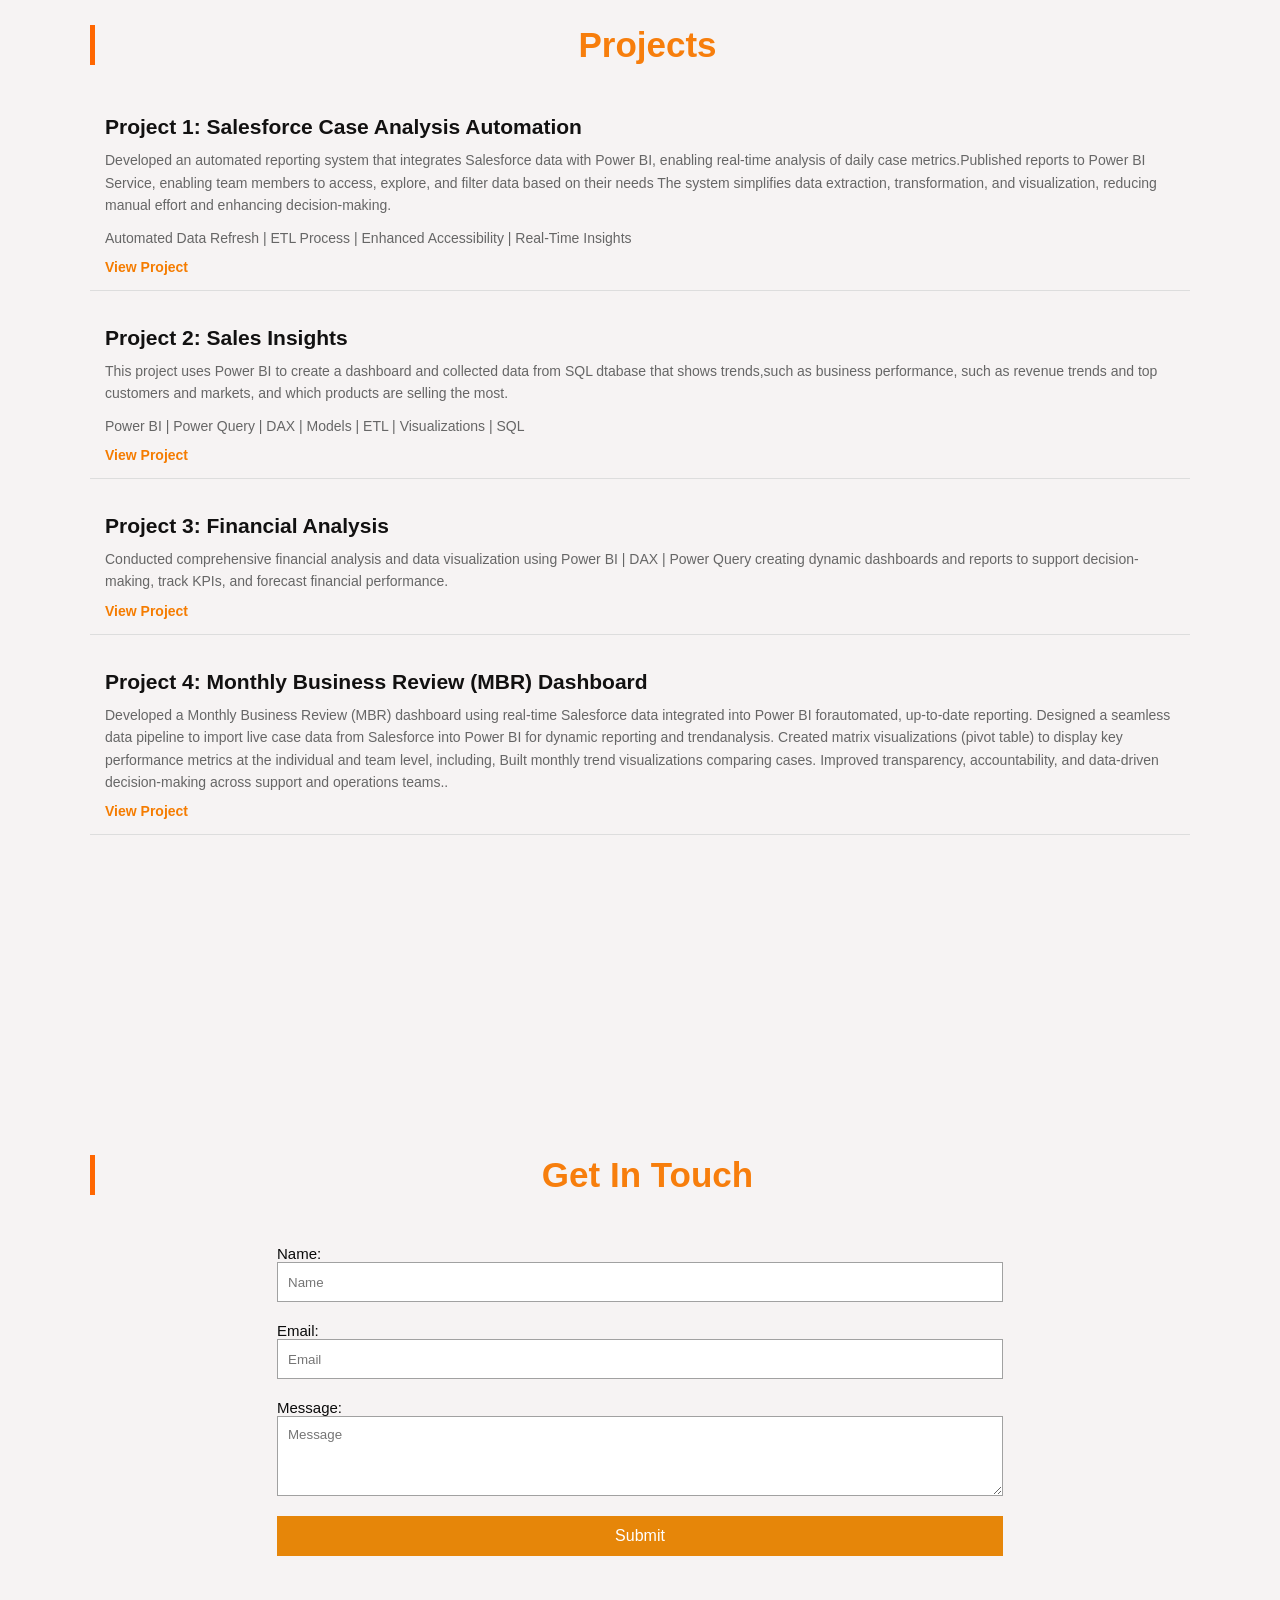
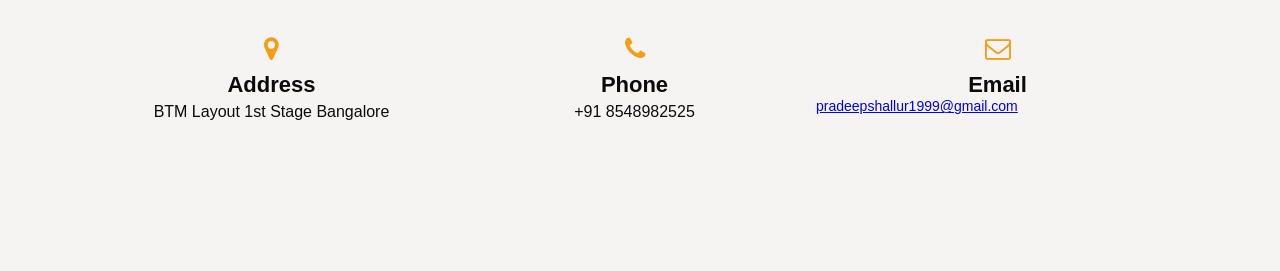
==== commit 3b85b481: "Update index.html" ====
--- a/index.html
+++ b/index.html
@@ -22,7 +22,7 @@
           <a href="#skills">Skills</a>
           <a href="#contact">Contact</a>
           <a href="#Projects">Projects</a>
-          <a href="pdf/pradeepkumar-hallur (2).pdf" class="resume-btn">Resume</a>
+          <a href="pdf/Resume_Pradeep.pdf" class="resume-btn">Resume</a>
         </nav>
       </div>
     </div>
@@ -32,7 +32,7 @@
 <div class="container ">
     <div class="width-50">
       <div class="banner-section">
-        <span class="span-col">Technical Support Engineer</span>
+        <span class="span-col">Data Analyst</span>
         <h1>Hello, I'm <span>Pradeepkumar Hallur </span></h1>
         <h2></h2>
         <div class="logos">
@@ -51,7 +51,7 @@
         </div>
       </div>
       <div>
-      <a href="pdf/pradeepkumar-hallur (2).pdf" class="button" download="Pradeep Resume">Download CV</a>
+      <a href="pdf/Resume_Pradeep.pdf" class="button" download="Pradeep Resume">Download CV</a>
       </div>
     </div>
     <div class="width-50">
@@ -70,10 +70,11 @@
       <div class="width-50">
         <div class="about-us">
           <h2 class="heading-text_6">About Me</h2>
-          <h3>Technical Support Engineer at VESTAS</h3>
-          <p>providing technical support and ensuring the whole company runs smoothly.Seeking to transition into a data analyst role to apply analytical skills, problem-solving expertise,
-            and a growing proficiency in Python, SQL, and data visualization tools like Power BI to derive actionable
-            insights and drive business decisions.</p>
+          <h3>Data Analyst at Smartborn Software Consulting</h3>
+          <p>Results-driven and detail-oriented with 1+ years of experience.in cleaning, and visualizing data, building interactive dashboards,
+           data modeling, and transforming business requirements into insightful analytics. Skilled in integrating data from multiplesources,
+           optimizing Power BI performance, Excel, SQL, and automation tools like Power Automate. Adept at turning raw datainto meaningful insights.
+           Eager to contribute to data-driven strategies by transforming complex data into actionable insights thatdrive performance and efficiency..</p>
           <div class="width-50 mt-20">
             <table cellspacing="8" cellpadding="8">
               <tr>
@@ -115,7 +116,7 @@
           <div class="skills-container">
             <section>
               <h2>Programming Languages</h2>
-              <p class="skills-list">Python, Java, SQL</p>
+              <p class="skills-list">Python, SQL, DAX</p>
             </section>
   
             <section>
@@ -125,7 +126,7 @@
   
             <section>
               <h2>Data Analysis</h2>
-              <p class="skills-list">ETL Processes, Data Cleaning, Statistical Modeling</p>
+              <p class="skills-list">,Pandas,Numpy,ETL Processes, Data Cleaning, Statistical Modeling</p>
             </section>
   
             <section>
@@ -134,11 +135,6 @@
             </section>
 
             <section>
-              <h2>Web Technology</h2>
-              <p class="skills-list">HTML,CSS</p>
-            </section>
-
-            <section>
               <h2>Backend Technologies</h2>
               <p class="skills-list">JDBC,Hibernate</p>
             </section>
@@ -146,6 +142,11 @@
             <section>
               <h2>Tools</h2>
               <p class="skills-list">Salesforce, VS Code, Kafka, Grafana, Splunk, Slack, Eclipse IDE,Jupyter Notebook</p>
+            </section>
+
+           <section>
+              <h2>Soft Skills</h2>
+              <p class="skills-list">Problem-solving,Stakeholder Communication, Agile Collaboration, Analytical Thinking, TimeManagement</p>
             </section>
             </div>
             </div>
@@ -191,6 +192,16 @@
               financial performance.</p>
             <a href="https://app.powerbi.com/groups/me/reports/5f5ec107-5794-41fc-a3e8-faa39a8ba7cc/706942bf5183a3428777?experience=power-bi" target="_blank">View Project</a>
         </div>
+      
+       <div class="project">
+            <h3>Project 4: Monthly Business Review (MBR) Dashboard </h3>
+            <p>Developed a Monthly Business Review (MBR) dashboard using real-time Salesforce data integrated into Power BI forautomated, up-to-date reporting.
+               Designed a seamless data pipeline to import live case data from Salesforce into Power BI for dynamic reporting and trendanalysis.
+               Created matrix visualizations (pivot table) to display key performance metrics at the individual and team level, including, Built monthly trend visualizations comparing cases.
+               Improved transparency, accountability, and data-driven decision-making across support and operations teams..</p>
+            <a href="https://app.powerbi.com/groups/me/reports/5f5ec107-5794-41fc-a3e8-faa39a8ba7cc/706942bf5183a3428777?experience=power-bi" target="_blank">View Project</a>
+        </div>
+    </div>
     </div>
 
   
